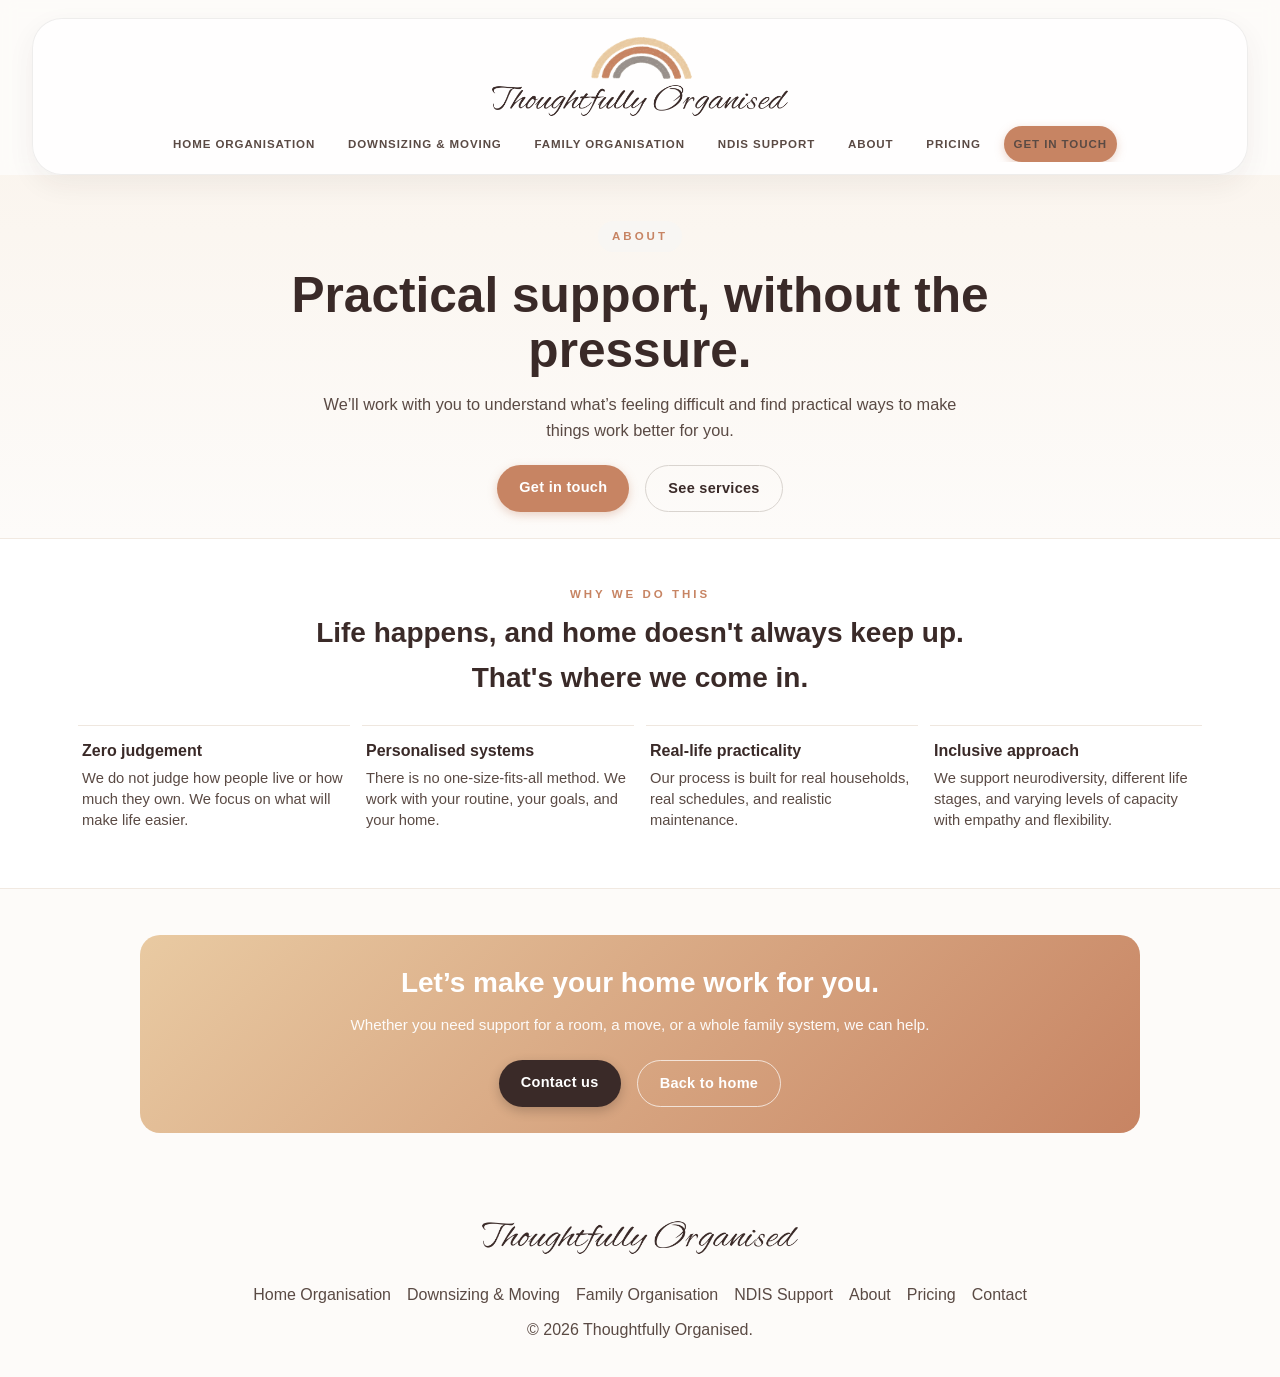
==== about.html @ bedb2283 "Initial Commit" ====
<!DOCTYPE html>
<html lang="en">
<head>
  <meta charset="UTF-8" />
  <meta name="viewport" content="width=device-width, initial-scale=1.0" />
  <title>About | Thoughtfully Organised</title>
  <link rel="preload" href="assets/fonts/alex-brush.woff2" as="font" type="font/woff2" crossorigin />
  <link rel="preload" href="assets/fonts/italianno.woff2" as="font" type="font/woff2" crossorigin />
  <link rel="stylesheet" href="assets/fonts.css" />
  <link rel="stylesheet" href="assets/site.css" />
</head>
<body>
  <header class="site-header">
    <div class="navrow">
      <a href="index.html" class="brand">
        <img class="brand-mark" src="assets/arcs_only.png" alt="" />
        <img class="brand-wordmark" src="assets/Thoughtfully_Organised_Wordmark.png" alt="Thoughtfully Organised" />
      </a>
      <nav class="main-nav" id="navLinks">
        <a href="home-organisation.html">Home Organisation</a>
        <a href="downsizing-moving.html">Downsizing &amp; Moving</a>
        <a href="family-organisation.html">Family Organisation</a>
        <a href="ndis-support.html">NDIS Support</a>
        <a href="about.html">About</a>
        <a href="pricing.html">Pricing</a>
        <a href="contact.html" class="btn btn-primary">Get in touch</a>
      </nav>
      <button class="navtoggle" id="navToggle" aria-label="Toggle menu" aria-expanded="false">&#9776;</button>
    </div>
  </header>

  <main class="section-heading-28">
    <section class="page-hero">
      <div class="wrap page-hero-inner">
        <span class="eyebrow">About</span>
        <h1>Practical support, without the pressure.</h1>
        <p class="lead">We’ll work with you to understand what’s feeling difficult and find practical ways to make things work better for you.</p>
        <div class="hero-actions">
          <a href="contact.html" class="btn btn-primary">Get in touch</a>
          <a href="home-organisation.html" class="btn btn-ghost">See services</a>
        </div>
      </div>
    </section>

    <section class="alt">
      <div class="wrap">
        <div class="section-head">
          <div class="kicker">Why we do this</div>
          <h2>Life happens, and home doesn't always keep up. That's where we come in.</h2>
        </div>

        <div class="feature-list home-area-list about-why-list">
          <div class="feature-item">
            <h3>Zero judgement</h3>
            <p>We do not judge how people live or how much they own. We focus on what will make life easier.</p>
          </div>
          <div class="feature-item">
            <h3>Personalised systems</h3>
            <p>There is no one-size-fits-all method. We work with your routine, your goals, and your home.</p>
          </div>
          <div class="feature-item">
            <h3>Real-life practicality</h3>
            <p>Our process is built for real households, real schedules, and realistic maintenance.</p>
          </div>
          <div class="feature-item">
            <h3>Inclusive approach</h3>
            <p>We support neurodiversity, different life stages, and varying levels of capacity with empathy and flexibility.</p>
          </div>
        </div>
      </div>
    </section>

    <section>
      <div class="wrap">
        <div class="cta-panel">
          <h2>Let’s make your home work for you.</h2>
          <p>Whether you need support for a room, a move, or a whole family system, we can help.</p>
          <div class="hero-actions">
            <a href="contact.html" class="btn btn-primary">Contact us</a>
            <a href="index.html" class="btn btn-ghost">Back to home</a>
          </div>
        </div>
      </div>
    </section>
  </main>

  <footer class="site-footer">
    <div class="wrap">
      <a href="index.html" class="brand"><img src="assets/Thoughtfully_Organised_Wordmark.png" alt="Thoughtfully Organised" /></a>
      <div class="footer-links">
        <a href="home-organisation.html">Home Organisation</a>
        <a href="downsizing-moving.html">Downsizing &amp; Moving</a>
        <a href="family-organisation.html">Family Organisation</a>
        <a href="ndis-support.html">NDIS Support</a>
        <a href="about.html">About</a>
        <a href="pricing.html">Pricing</a>
        <a href="contact.html">Contact</a>
      </div>
      <p>&copy; 2026 Thoughtfully Organised.</p>
    </div>
  </footer>

  <script>
    const navToggle = document.getElementById('navToggle');
    const navLinks = document.getElementById('navLinks');

    if (navToggle && navLinks) {
      const closeMenu = () => {
        navLinks.classList.remove('open');
        navToggle.setAttribute('aria-expanded', 'false');
        navToggle.textContent = '☰';
      };

      const openMenu = () => {
        navLinks.classList.add('open');
        navToggle.setAttribute('aria-expanded', 'true');
        navToggle.textContent = '✕';
      };

      navToggle.setAttribute('aria-expanded', 'false');
      navToggle.textContent = '☰';

      navToggle.addEventListener('click', (event) => {
        event.stopPropagation();
        if (navLinks.classList.contains('open')) {
          closeMenu();
        } else {
          openMenu();
        }
      });

      navLinks.querySelectorAll('a').forEach((link) => {
        link.addEventListener('click', () => closeMenu());
      });

      document.addEventListener('click', (event) => {
        if (!navLinks.contains(event.target) && !navToggle.contains(event.target) && navLinks.classList.contains('open')) {
          closeMenu();
        }
      });
    }
  </script>
</body>
</html>
---- assets/fonts.css ----
@font-face {
  font-family: 'Alex Brush';
  font-style: normal;
  font-weight: 400;
  font-display: swap;
  src: url('fonts/alex-brush.woff2') format('woff2');
}

@font-face {
  font-family: 'Italianno';
  font-style: normal;
  font-weight: 400;
  font-display: swap;
  src: url('fonts/italianno.woff2') format('woff2');
}
---- assets/site.css ----
:root {
  --gold: #E9CAA2;
  --terracotta: #C78463;
  --greige: #9A928D;
  --warm-grey: #D9D4CF;
  --cream: #F8F6F3;
  --ink: #3A2A28;
  --ink-soft: #5A4A44;
  --page: #FDFBF9;
  --radius: 18px;
  --shadow: 0 4px 18px rgba(58, 42, 40, 0.07);
  --maxw: 1180px;
}

* { box-sizing: border-box; }
html { scroll-behavior: smooth; }
body {
  margin: 0;
  font-family: 'Segoe UI Variable Display Semilight', 'Segoe UI', sans-serif;
  background: var(--page);
  color: var(--ink);
  line-height: 1.6;
}
img { max-width: 100%; display: block; }
a { color: inherit; }

.wrap {
  max-width: var(--maxw);
  margin: 0 auto;
  padding: 0 28px;
}

.site-header {
  position: sticky;
  top: 0;
  z-index: 50;
  padding: 18px 0 0;
  background: rgba(253, 251, 249, 0.76);
  backdrop-filter: blur(8px);
}

.navrow {
  max-width: calc(var(--maxw) + 36px);
  margin: 0 auto;
  padding: 18px 18px 12px;
  display: flex;
  flex-direction: column;
  align-items: center;
  justify-content: center;
  border: 1px solid rgba(58, 42, 40, 0.08);
  border-radius: 30px;
  background: rgba(255, 255, 255, 0.72);
  box-shadow: 0 10px 28px rgba(58, 42, 40, 0.06);
}

.brand {
  display: inline-flex;
  flex-direction: column;
  align-items: center;
  gap: 4px;
  text-decoration: none;
}
.brand img { height: 42px; width: auto; }
.site-header .brand .brand-mark { height: 42px; width: auto; }
.site-header .brand .brand-wordmark { width: clamp(220px, 32vw, 300px); height: auto; }
.site-footer .brand img { width: clamp(240px, 28vw, 320px); height: auto; }
.script { font-family: 'Alex Brush', cursive; }
.r { font-family: 'Italianno', cursive; font-size: 1.1em; margin-right: 0.08em; }

.main-nav {
  display: flex;
  align-items: center;
  justify-content: center;
  gap: clamp(8px, 1vw, 16px);
  flex-wrap: nowrap;
  width: 100%;
  overflow-x: auto;
  padding-top: 8px;
  scrollbar-width: none;
}
.main-nav::-webkit-scrollbar {
  display: none;
}
.main-nav a {
  text-decoration: none;
  color: var(--ink-soft);
  font-weight: 600;
  font-size: clamp(11px, 0.9vw, 14px);
  letter-spacing: 0.08em;
  text-transform: uppercase;
  padding: 9px 10px;
  border-radius: 999px;
  transition: all 0.2s ease;
  white-space: nowrap;
}
.main-nav a:hover {
  color: var(--terracotta);
  background: rgba(233, 202, 162, 0.16);
}
.navtoggle {
  display: none;
  background: none;
  border: none;
  font-size: 26px;
  color: var(--ink);
  cursor: pointer;
  line-height: 1;
  padding: 4px 8px;
  border-radius: 10px;
}
.navtoggle[aria-expanded="true"] {
  background: rgba(199, 132, 99, 0.08);
  color: var(--terracotta);
}

.btn {
  display: inline-block;
  padding: 11px 22px;
  border-radius: 30px;
  text-decoration: none;
  font-size: 14.5px;
  font-weight: 600;
  transition: transform .15s ease, box-shadow .15s ease;
  letter-spacing: 0.02em;
  border: none;
  outline: none;
}
.btn:hover { transform: translateY(-2px); }
.btn:focus,
.btn:focus-visible {
  outline: none;
  box-shadow: 0 0 0 3px rgba(199, 132, 99, 0.25);
}
.btn-primary {
  background: var(--terracotta);
  color: #fff;
  box-shadow: 0 3px 10px rgba(199, 132, 99, 0.35);
}
.btn-primary:focus,
.btn-primary:focus-visible {
  background: #fff;
  color: var(--terracotta);
  border: 1.5px solid var(--terracotta);
}
.btn-ghost {
  border: 1.5px solid var(--warm-grey);
  color: var(--ink);
  background: transparent;
}
.btn-ghost:hover { border-color: var(--terracotta); color: var(--terracotta); }

.page-hero {
  padding: 46px 0 26px;
  background: linear-gradient(180deg, rgba(233, 202, 162, 0.12), rgba(253, 251, 249, 0));
}
.page-hero-inner {
  max-width: 760px;
  margin: 0 auto;
  text-align: center;
}
.eyebrow {
  display: inline-block;
  padding: 6px 14px;
  border-radius: 20px;
  background: var(--cream);
  font-size: 11.5px;
  letter-spacing: 3px;
  font-weight: 700;
  text-transform: uppercase;
  color: var(--terracotta);
}
.page-hero h1 {
  font-size: clamp(2.2rem, 4vw, 3.1rem);
  margin: 16px 0 12px;
  line-height: 1.12;
  font-weight: 600;
}
.page-hero p.lead {
  font-size: 1.02rem;
  color: var(--ink-soft);
  margin: 0 auto;
  max-width: 640px;
}
.downsizing-page .page-hero p.lead {
  font-size: 1rem;
  max-width: 660px;
}
.hero-actions {
  display: flex;
  justify-content: center;
  gap: 16px;
  flex-wrap: wrap;
  margin-top: 22px;
}

section {
  padding: 46px 0;
}
section.alt { background: #fff; border-top: 1px solid #f1e9e1; border-bottom: 1px solid #f1e9e1; }

.section-head {
  max-width: 700px;
  margin: 0 auto 24px;
  text-align: center;
}
.section-head .kicker {
  font-size: 11.5px;
  letter-spacing: 3px;
  color: var(--terracotta);
  text-transform: uppercase;
  font-weight: 700;
  margin-bottom: 8px;
}
.section-head h2 {
  font-size: clamp(1.8rem, 3vw, 2.3rem);
  margin: 0 0 10px;
  font-weight: 600;
}
.section-heading-28 > section:nth-of-type(2) h2,
.section-heading-28 > section:nth-of-type(3) h2 {
  font-size: 28px;
}
.section-head p {
  margin: 0;
  color: var(--ink-soft);
  font-size: 1rem;
}

.grid-3 {
  display: grid;
  grid-template-columns: repeat(3, minmax(0, 1fr));
  gap: 24px;
}
.card {
  background: #fff;
  border: 1px solid #efe7df;
  border-radius: var(--radius);
  box-shadow: var(--shadow);
  padding: 28px 24px;
}
.card h3 {
  margin: 0 0 10px;
  font-size: 1.2rem;
}
.card p, .card li {
  color: var(--ink-soft);
  font-size: 0.97rem;
}
.card ul { margin: 0; padding-left: 18px; }

.badge {
  width: 46px;
  height: 46px;
  border-radius: 50%;
  display: inline-flex;
  align-items: center;
  justify-content: center;
  font-weight: 700;
  color: #fff;
  margin-bottom: 16px;
}
.badge.gold { background: var(--gold); color: var(--ink); }
.badge.terracotta { background: var(--terracotta); }
.badge.greige { background: var(--greige); }

.feature-list {
  display: grid;
  grid-template-columns: repeat(2, minmax(0, 1fr));
  gap: 16px;
}
.feature-item {
  background: var(--cream);
  border-radius: var(--radius);
  padding: 18px 18px;
}
.feature-item h3 {
  margin: 0 0 8px;
  font-size: 1.1rem;
}
.feature-item p, .feature-item li {
  color: var(--ink-soft);
  margin: 0;
}
.home-area-list {
  grid-template-columns: repeat(3, minmax(0, 1fr));
  gap: 12px;
}
.home-area-list .feature-item {
  background: transparent;
  border-top: 1px solid #efe7df;
  border-radius: 0;
  padding: 12px 4px 10px;
}
.home-area-list .feature-item h3 {
  margin-bottom: 4px;
  font-size: 1rem;
}
.home-area-list .feature-item p {
  font-size: 0.92rem;
  line-height: 1.45;
}
.ndis-support-list {
  grid-template-columns: repeat(4, minmax(0, 1fr));
}
.about-why-list {
  grid-template-columns: repeat(4, minmax(0, 1fr));
}
.home-process-section .section-head {
  margin-bottom: 18px;
}
.home-process-section + .home-areas-section {
  border-top: 0;
}
.home-process-section .timeline {
  max-width: 100%;
  display: grid;
  grid-template-columns: repeat(3, minmax(0, 1fr));
  gap: 14px;
}
.home-process-section .step {
  position: relative;
  display: block;
  margin-bottom: 0;
}
.home-process-section .step:not(:last-child)::after {
  content: '→';
  position: absolute;
  top: 50%;
  right: -22px;
  color: var(--terracotta);
  font-size: 1.35rem;
  font-weight: 700;
  transform: translateY(-50%);
}
.home-process-section .step-number {
  position: absolute;
  top: 50%;
  left: 18px;
  width: 40px;
  height: 40px;
  margin-bottom: 0;
  z-index: 1;
  transform: translateY(-50%);
  color: #fff;
}
.home-process-section .step:nth-child(1) .step-number {
  background: var(--gold);
}
.home-process-section .step:nth-child(2) .step-number {
  background: var(--greige);
}
.home-process-section .step:nth-child(3) .step-number {
  background: var(--terracotta);
  color: #fff;
}
.home-process-section .step-content {
  padding: 18px 22px 18px 72px;
}
.home-process-section .step-content h3 {
  margin: 0 0 4px;
  font-size: 0.95rem;
  line-height: 1.2;
  letter-spacing: 0.04em;
  text-transform: lowercase;
  font-variant-caps: small-caps;
  width: 100%;
  max-width: 280px;
  margin-left: auto;
  margin-right: auto;
}
.home-process-section .step:nth-child(1) .step-content h3 {
  color: var(--gold);
}
.home-process-section .step:nth-child(2) .step-content h3 {
  color: var(--greige);
}
.home-process-section .step:nth-child(3) .step-content h3 {
  color: var(--terracotta);
}
.home-process-section .step-content p {
  font-size: 0.92rem;
  line-height: 1.45;
}
.family-life-content {
  padding-bottom: 22px;
}
.family-section-divider {
  border-top: 1px solid #f1e9e1;
  margin-bottom: 23px;
}
.home-process-arc-section {
  padding: 38px 0;
}
.home-process-arc-section .section-head {
  margin-bottom: 22px;
}
.home-process-arc-section .timeline {
  max-width: 1180px;
  display: grid;
  grid-template-columns: repeat(3, minmax(0, 1fr));
  gap: 18px;
  margin: 0 auto;
}
.home-process-arc-section .step {
  display: block;
  width: 100%;
  margin: 0;
}
.home-process-arc-section .step-content {
  display: flex;
  flex-direction: column;
  height: 100%;
  width: 100%;
  padding: 14px;
  text-align: center;
}
.home-process-arc-section .arc-stage {
  width: 100%;
  margin: 0 auto 10px;
}
.home-process-arc-section .arc-stage img {
  width: 100%;
  height: auto;
}
.home-process-arc-section .step-content > h3 {
  margin: 0 0 4px;
  font-size: 0.95rem;
  line-height: 1.2;
  letter-spacing: 0.04em;
  text-transform: lowercase;
  font-variant-caps: small-caps;
}
.home-process-arc-section .step:nth-child(1) .step-content > h3 {
  color: var(--greige);
}
.home-process-arc-section .step:nth-child(2) .step-content > h3 {
  color: var(--terracotta);
}
.home-process-arc-section .step:nth-child(3) .step-content > h3 {
  color: var(--gold);
}
.home-process-arc-section .step-content > p {
  max-width: 360px;
  flex: 1;
  margin: 0 auto;
  color: var(--ink-soft);
  font-size: 0.92rem;
  line-height: 1.4;
}
.downsizing-process-section {
  padding: 0 0 38px;
  border-bottom: 1px solid #f1e9e1;
}
.downsizing-process-section + .wrap {
  padding-top: 38px;
}
.downsizing-process-section .section-head {
  margin-bottom: 22px;
}
.downsizing-process-section .timeline {
  max-width: 1180px;
  display: grid;
  grid-template-columns: repeat(3, minmax(0, 1fr));
  gap: 18px;
  margin: 0 auto;
}
.downsizing-process-section .step {
  position: relative;
  display: block;
  width: 100%;
  margin: 0;
}
.downsizing-process-section .step-content {
  display: flex;
  flex-direction: column;
  height: 100%;
  width: 100%;
  padding: 18px 22px;
  text-align: left;
}
.downsizing-process-section .step-number {
  position: absolute;
  top: 50%;
  left: 18px;
  width: 40px;
  height: 40px;
  margin-bottom: 0;
  z-index: 1;
  transform: translateY(-50%);
  color: #fff;
}
.downsizing-process-section .step:nth-child(3) .step-number {
  color: #fff;
}
.downsizing-process-section .step:nth-child(1) .step-number {
  background: var(--gold);
}
.downsizing-process-section .step:nth-child(2) .step-number {
  background: var(--greige);
}
.downsizing-process-section .step:nth-child(3) .step-number {
  background: var(--terracotta);
}
.downsizing-process-section .step:nth-child(1) .step-content,
.downsizing-process-section .step:nth-child(2) .step-content,
.downsizing-process-section .step:nth-child(3) .step-content {
  padding: 18px 22px;
}
.downsizing-process-section .arc-stage {
  position: relative;
  width: 100%;
  margin: 0 auto 10px;
}
.downsizing-process-section .arc-stage img {
  width: 100%;
  height: auto;
}
.downsizing-process-section .step-content > h3 {
  margin: 0 0 4px;
  font-size: 0.95rem;
  line-height: 1.2;
  letter-spacing: 0.04em;
  text-transform: lowercase;
  font-variant-caps: small-caps;
  width: 100%;
  max-width: 280px;
  margin-left: auto;
  margin-right: auto;
}
.downsizing-process-section .step:nth-child(1) .step-content > h3 {
  color: var(--gold);
}
.downsizing-process-section .step:nth-child(2) .step-content > h3 {
  color: var(--greige);
}
.downsizing-process-section .step:nth-child(3) .step-content > h3 {
  color: var(--terracotta);
}
.downsizing-process-section .step-content > p {
  width: 100%;
  max-width: 280px;
  flex: 1;
  margin: 0 auto;
  color: var(--ink-soft);
  font-size: 0.92rem;
  line-height: 1.4;
}
.downsizing-challenges-list {
  grid-template-columns: repeat(3, minmax(0, 1fr));
  gap: 12px;
}

.check-list {
  list-style: none;
  margin: 0;
  padding: 0;
}
.check-list li {
  position: relative;
  padding-left: 22px;
  margin-bottom: 8px;
}
.check-list li::before {
  content: '';
  position: absolute;
  top: 0.65em;
  left: 5px;
  width: 7px;
  height: 7px;
  border-radius: 50%;
  background: var(--terracotta);
}

.family-check-list {
  display: grid;
  grid-template-columns: repeat(2, minmax(0, 1fr));
  gap: 8px 26px;
  max-width: 980px;
  margin: 0 auto;
}

.family-check-list li {
  white-space: nowrap;
}
.family-changes-list {
  max-width: 840px;
}
.ndis-approach-list {
  max-width: 840px;
}
.ndis-approach-list li:last-child {
  min-width: 0;
  white-space: normal;
}
@media (max-width: 900px) {
  .ndis-approach-list li,
  .family-changes-list li {
    min-width: 0;
    white-space: normal;
  }
}
@media (max-width: 620px) {
  .ndis-approach-list,
  .family-changes-list {
    grid-template-columns: 1fr;
  }
}

.timeline {
  max-width: 820px;
  margin: 0 auto;
}
.step {
  display: grid;
  grid-template-columns: 60px 1fr;
  gap: 18px;
  align-items: center;
  margin-bottom: 24px;
}
.step-number {
  width: 52px;
  height: 52px;
  border-radius: 50%;
  display: flex;
  align-items: center;
  justify-content: center;
  color: #fff;
  font-weight: 700;
  background: var(--terracotta);
  align-self: center;
}
.step:nth-child(2n) .step-number { background: var(--greige); }
.step:nth-child(3n) .step-number { background: var(--gold); color: var(--ink); }
.step-content {
  background: #fff;
  border: 1px solid #efe7df;
  border-radius: 14px;
  box-shadow: var(--shadow);
  padding: 18px 22px;
}
.step-content h3 {
  margin: 0 0 6px;
  font-size: 1.1rem;
}
.step-content p, .step-content li {
  margin: 0;
  color: var(--ink-soft);
}

.pricing-table {
  max-width: 820px;
  margin: 0 auto;
  border: 1px solid #efe7df;
  border-radius: 20px;
  overflow: hidden;
  background: #fff;
  box-shadow: var(--shadow);
}
.price-row {
  display: flex;
  align-items: center;
  justify-content: space-between;
  gap: 20px;
  padding: 18px 24px;
  border-bottom: 1px solid #f3ece4;
}
.price-row:last-child { border-bottom: none; }
.ndis-support-row {
  display: block;
}
.ndis-support-row-header {
  display: flex;
  align-items: center;
  justify-content: space-between;
  gap: 20px;
}
.ndis-support-row-note {
  max-width: 620px;
  margin-top: 12px;
}
.ndis-support-row .pricing-funding-label {
  margin: 0;
  color: var(--terracotta);
  font-size: 11.5px;
  font-weight: 700;
  letter-spacing: 3px;
  text-transform: uppercase;
}
.ndis-support-row .price-description {
  margin-top: 4px;
}
.price-row-expandable {
  display: block;
}
.price-summary {
  display: flex;
  align-items: center;
  justify-content: space-between;
  gap: 20px;
  cursor: pointer;
  list-style: none;
}
.price-summary::-webkit-details-marker {
  display: none;
}
.price-summary::before {
  content: '+';
  order: 2;
  margin-left: auto;
  color: var(--terracotta);
  font-size: 1.25rem;
  line-height: 1;
}
.price-summary .price-label {
  order: 1;
}
.price-summary .pill {
  order: 3;
}
.price-row-expandable[open] .price-summary::before {
  content: '−';
}
.price-row-expandable .price-info {
  padding-top: 12px;
}
.price-label {
  font-weight: 600;
  font-size: 1rem;
}
.price-info {
  min-width: 0;
}
.price-description {
  max-width: 620px;
  margin: 5px 0 0;
  color: var(--ink-soft);
  font-size: 0.92rem;
  line-height: 1.45;
}
.price-details {
  max-width: 620px;
  margin: 8px 0 0;
  padding-left: 18px;
  color: var(--ink-soft);
  font-size: 0.92rem;
  line-height: 1.45;
}
.price-details li {
  margin-bottom: 3px;
}
.price-details li:last-child {
  margin-bottom: 0;
}
.price-row-expandable .price-details {
  margin-bottom: 12px;
}
.price-row-expandable .price-details + .price-description + .price-description {
  margin-top: 12px;
}
.pricing-note {
  max-width: 760px;
  margin: 20px auto 0;
  text-align: left;
  font-size: 14.5px;
  font-style: italic;
  color: #5a4a44;
}
.pill {
  display: inline-flex;
  align-items: center;
  justify-content: center;
  padding: 7px 16px;
  border-radius: 999px;
  font-size: 12px;
  font-weight: 700;
  white-space: nowrap;
}
.pill.gold { background: var(--gold); color: var(--ink); }
.pill.terracotta { background: var(--terracotta); color: #fff; }
.pill.greige { background: var(--greige); color: #fff; }

.quote-box {
  max-width: 760px;
  margin: 0 auto;
  background: var(--cream);
  border-left: 5px solid var(--terracotta);
  border-radius: 0 14px 14px 0;
  padding: 12px 18px;
  text-align: center;
}
.quote-box p {
  margin: 0;
  font-size: clamp(0.95rem, 1.4vw, 1.08rem);
  line-height: 1.4;
  font-style: italic;
  font-weight: 600;
}

.cta-panel {
  max-width: 1000px;
  margin: 0 auto;
  background: linear-gradient(135deg, var(--gold) 0%, var(--terracotta) 100%);
  border-radius: 20px;
  padding: 26px 22px;
  text-align: center;
  color: #fff;
}
.cta-panel h2 {
  margin: 0 0 8px;
  font-size: 28px;
}
.cta-panel p {
  margin: 0 0 16px;
  font-size: 0.95rem;
  opacity: 0.95;
}
.cta-panel .btn-primary { background: var(--ink); box-shadow: 0 4px 12px rgba(0,0,0,0.2); }
.cta-panel .btn-ghost { border-color: rgba(255,255,255,0.7); color: #fff; }

.contact-grid {
  display: grid;
  grid-template-columns: 1.1fr 1.3fr;
  gap: 24px;
  align-items: start;
}
.contact-card {
  background: linear-gradient(180deg, rgba(233, 202, 162, 0.22), rgba(255, 255, 255, 0.9));
  border: 1px solid rgba(199, 132, 99, 0.25);
  border-radius: var(--radius);
  box-shadow: var(--shadow);
  padding: 22px 20px 18px;
}
.contact-card h3 {
  margin: 0 0 16px;
}
.contact-card p, .contact-card a {
  color: var(--ink-soft);
  text-decoration: none;
}
.contact-detail {
  display: flex;
  align-items: center;
  gap: 10px;
  margin: 0 0 10px;
}
.detail-icon {
  display: inline-flex;
  align-items: center;
  justify-content: center;
  width: 36px;
  height: 36px;
  color: var(--terracotta);
  flex-shrink: 0;
  opacity: 0.98;
  transform: translateY(-1px);
}
.detail-icon img {
  width: 32px;
  height: 32px;
  display: block;
  object-fit: contain;
}
.form-row {
  display: grid;
  grid-template-columns: 1fr 1fr;
  gap: 12px;
}
.field {
  display: block;
  margin-bottom: 12px;
}
.field label {
  display: block;
  margin-bottom: 7px;
  font-weight: 600;
}
.field-hint {
  display: block;
  margin-top: 12px;
  color: var(--ink-soft);
  font-size: 0.85rem;
}
.full-width-note {
  grid-column: 1 / -1;
  margin-top: -2px;
}
.full-width-note .field-hint {
  margin-top: 0;
}
.field input,
.field select,
.field textarea {
  width: 100%;
  border: 1px solid #e4dbd3;
  border-radius: 12px;
  background: #fff;
  padding: 12px 14px;
  font: inherit;
  color: var(--ink);
}
.field select {
  appearance: none;
}
.field textarea {
  min-height: 140px;
  resize: vertical;
}
.checkbox-row {
  margin-top: 4px;
}
.checkbox-wrap {
  display: flex;
  align-items: center;
  gap: 10px;
  font-size: 0.96rem;
  color: var(--ink-soft);
}
.checkbox-wrap input {
  width: auto;
  margin: 0;
}

.site-footer {
  padding: 40px 0 28px;
  text-align: center;
}
.site-footer .brand { justify-content: center; }
.site-footer .footer-links {
  display: flex;
  justify-content: center;
  gap: 16px;
  flex-wrap: wrap;
  margin: 18px 0 10px;
}
.site-footer a { text-decoration: none; color: var(--ink-soft); }
.site-footer a:hover { color: var(--terracotta); }
.site-footer p { color: var(--ink-soft); margin: 6px 0; }

@media (max-width: 900px) {
  .grid-3,
  .feature-list,
  .contact-grid,
  .form-row {
    grid-template-columns: 1fr;
  }
  .home-area-list {
    grid-template-columns: repeat(2, minmax(0, 1fr));
  }
  .downsizing-challenges-list {
    grid-template-columns: repeat(2, minmax(0, 1fr));
  }
  .downsizing-process-section .timeline {
    grid-template-columns: 1fr;
    max-width: 760px;
  }
  .home-process-arc-section .timeline {
    grid-template-columns: 1fr;
    max-width: 760px;
  }
  .navrow {
    position: relative;
    padding-bottom: 18px;
  }
  .main-nav {
    position: fixed;
    top: 98px;
    left: 0;
    right: 0;
    background: #fff;
    flex-direction: column;
    padding: 20px 28px;
    border-bottom: 1px solid #efe7df;
    display: none;
    gap: 18px;
    box-shadow: 0 8px 20px rgba(0,0,0,0.06);
    z-index: 60;
    opacity: 0;
    transform: translateY(-8px);
    transition: opacity 0.18s ease, transform 0.18s ease;
  }
  .main-nav a {
    margin: 0;
  }
  .main-nav.open {
    display: flex;
    opacity: 1;
    transform: translateY(0);
  }
  .navtoggle {
    display: block;
    position: static;
    margin: 10px auto 0;
  }
  .page-hero { padding-top: 54px; }
}

@media (max-width: 620px) {
  .wrap, .navrow { padding-left: 18px; padding-right: 18px; }
  .hero-actions { flex-direction: column; }
  .btn { width: 100%; text-align: center; }
  .home-area-list {
    grid-template-columns: 1fr;
  }
  .downsizing-challenges-list {
    grid-template-columns: 1fr;
  }
  .home-process-section .timeline {
    grid-template-columns: 1fr;
  }
  .home-process-arc-section .timeline {
    grid-template-columns: 1fr;
  }
  .home-process-section .step:not(:last-child)::after {
    display: none;
  }
  .downsizing-process-section .timeline {
    grid-template-columns: 1fr;
  }
  .price-row {
    align-items: flex-start;
    flex-direction: column;
  }
}
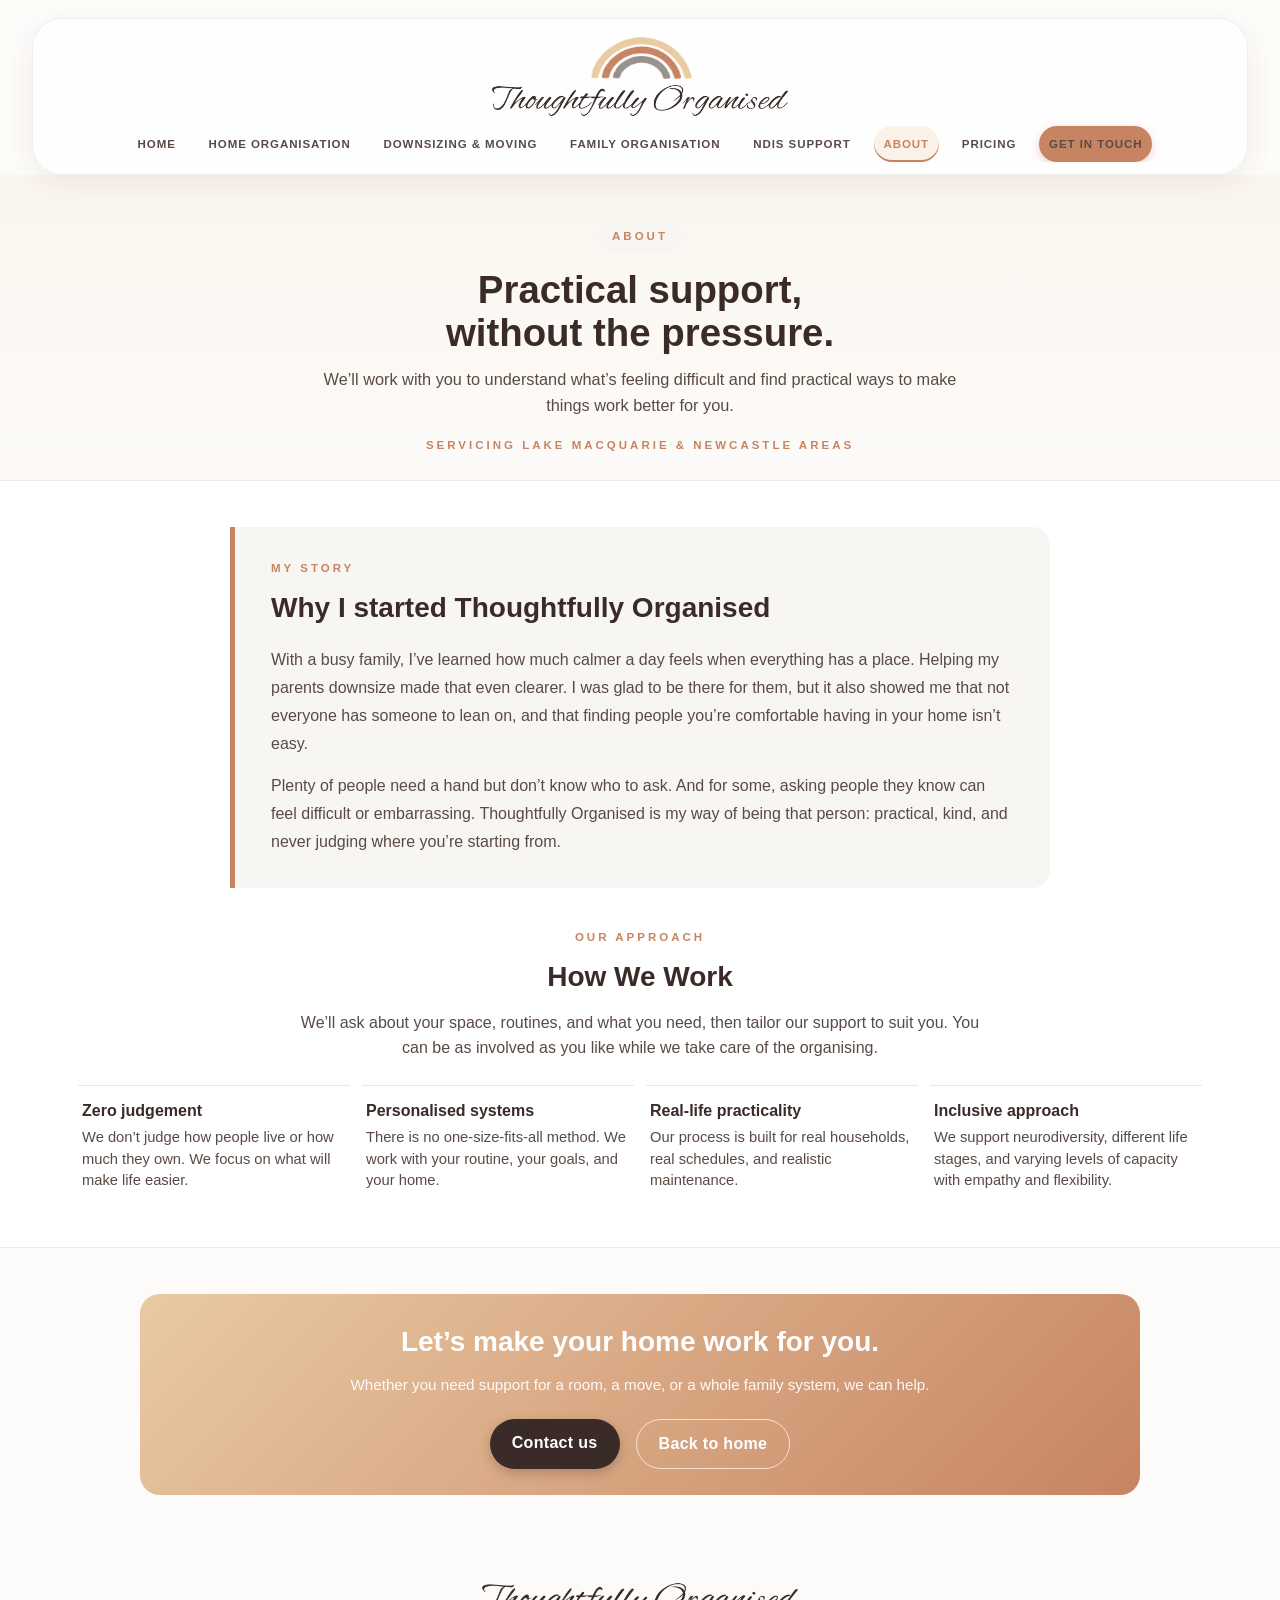
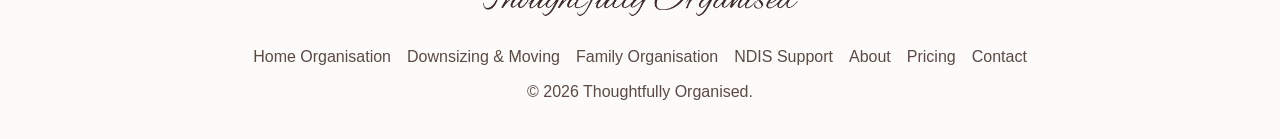
==== commit 18c92fbc: "Content Updates" ====
--- a/about.html
+++ b/about.html
@@ -17,11 +17,12 @@
         <img class="brand-wordmark" src="assets/Thoughtfully_Organised_Wordmark.png" alt="Thoughtfully Organised" />
       </a>
       <nav class="main-nav" id="navLinks">
+        <a href="index.html">Home</a>
         <a href="home-organisation.html">Home Organisation</a>
         <a href="downsizing-moving.html">Downsizing &amp; Moving</a>
         <a href="family-organisation.html">Family Organisation</a>
         <a href="ndis-support.html">NDIS Support</a>
-        <a href="about.html">About</a>
+        <a href="about.html" class="active" aria-current="page">About</a>
         <a href="pricing.html">Pricing</a>
         <a href="contact.html" class="btn btn-primary">Get in touch</a>
       </nav>
@@ -35,24 +36,31 @@
         <span class="eyebrow">About</span>
         <h1>Practical support, without the pressure.</h1>
         <p class="lead">We’ll work with you to understand what’s feeling difficult and find practical ways to make things work better for you.</p>
-        <div class="hero-actions">
-          <a href="contact.html" class="btn btn-primary">Get in touch</a>
-          <a href="home-organisation.html" class="btn btn-ghost">See services</a>
-        </div>
+        <div class="hero-location">Servicing Lake Macquarie &amp; Newcastle Areas</div>
       </div>
     </section>
 
     <section class="alt">
       <div class="wrap">
-        <div class="section-head">
-          <div class="kicker">Why we do this</div>
-          <h2>Life happens, and home doesn't always keep up. That's where we come in.</h2>
+        <div class="section-head about-why-head">
+          <div class="kicker">My story</div>
+          <h2>Why I started Thoughtfully Organised</h2>
+          <div class="about-why-blurb">
+            <p>With a busy family, I’ve learned how much calmer a day feels when everything has a place. Helping my parents downsize made that even clearer. I was glad to be there for them, but it also showed me that not everyone has someone to lean on, and that finding people you’re comfortable having in your home isn’t easy.</p>
+            <p>Plenty of people need a hand but don’t know who to ask. And for some, asking people they know can feel difficult or embarrassing. Thoughtfully Organised is my way of being that person: practical, kind, and never judging where you’re starting from.</p>
+          </div>
         </div>
 
-        <div class="feature-list home-area-list about-why-list">
+        <div class="section-head">
+          <div class="kicker">Our approach</div>
+          <h2>How We Work</h2>
+          <p>We’ll ask about your space, routines, and what you need, then tailor our support to suit you. You can be as involved as you like while we take care of the organising.</p>
+        </div>
+
+        <div class="feature-list home-area-list about-how-list">
           <div class="feature-item">
             <h3>Zero judgement</h3>
-            <p>We do not judge how people live or how much they own. We focus on what will make life easier.</p>
+            <p>We don’t judge how people live or how much they own. We focus on what will make life easier.</p>
           </div>
           <div class="feature-item">
             <h3>Personalised systems</h3>
--- a/assets/site.css
+++ b/assets/site.css
@@ -97,6 +97,20 @@
   color: var(--terracotta);
   background: rgba(233, 202, 162, 0.16);
 }
+.main-nav a.active {
+  color: var(--terracotta);
+  background: rgba(233, 202, 162, 0.16);
+}
+.main-nav a[aria-current="page"] {
+  color: var(--terracotta);
+  background: rgba(233, 202, 162, 0.24);
+  box-shadow: inset 0 -2px 0 var(--terracotta);
+}
+.main-nav a.btn-primary[aria-current="page"] {
+  color: #fff;
+  background: var(--ink);
+  box-shadow: 0 3px 10px rgba(58, 42, 40, 0.2);
+}
 .navtoggle {
   display: none;
   background: none;
@@ -118,7 +132,7 @@
   padding: 11px 22px;
   border-radius: 30px;
   text-decoration: none;
-  font-size: 14.5px;
+  font-size: 16px;
   font-weight: 600;
   transition: transform .15s ease, box-shadow .15s ease;
   letter-spacing: 0.02em;
@@ -169,8 +183,17 @@
   text-transform: uppercase;
   color: var(--terracotta);
 }
+.hero-location {
+  margin-top: 18px;
+  font-size: 11.5px;
+  letter-spacing: 3px;
+  font-weight: 700;
+  text-transform: uppercase;
+  color: var(--terracotta);
+}
 .page-hero h1 {
-  font-size: clamp(2.2rem, 4vw, 3.1rem);
+  font-size: clamp(2rem, 3.5vw, 2.4rem);
+  text-wrap: balance;
   margin: 16px 0 12px;
   line-height: 1.12;
   font-weight: 600;
@@ -219,6 +242,29 @@
 .section-heading-28 > section:nth-of-type(2) h2,
 .section-heading-28 > section:nth-of-type(3) h2 {
   font-size: 28px;
+}
+.section-heading-28 .section-head.about-why-head {
+  max-width: 820px;
+  margin: 0 auto 40px;
+  text-align: left;
+  background: var(--cream);
+  border-left: 5px solid var(--terracotta);
+  border-radius: 0 var(--radius) var(--radius) 0;
+  padding: 32px 36px;
+}
+.section-heading-28 .about-why-head h2 {
+  margin: 0 0 16px;
+}
+.section-heading-28 .about-why-blurb {
+  color: var(--ink);
+  font-size: 1.05rem;
+  line-height: 1.75;
+}
+.section-heading-28 .about-why-blurb p {
+  margin: 0;
+}
+.section-heading-28 .about-why-blurb p + p {
+  margin-top: 14px;
 }
 .section-head p {
   margin: 0;
@@ -285,6 +331,9 @@
   grid-template-columns: repeat(3, minmax(0, 1fr));
   gap: 12px;
 }
+.about-how-list {
+  grid-template-columns: repeat(4, minmax(0, 1fr));
+}
 .home-area-list .feature-item {
   background: transparent;
   border-top: 1px solid #efe7df;
@@ -302,13 +351,10 @@
 .ndis-support-list {
   grid-template-columns: repeat(4, minmax(0, 1fr));
 }
-.about-why-list {
-  grid-template-columns: repeat(4, minmax(0, 1fr));
-}
 .home-process-section .section-head {
   margin-bottom: 18px;
 }
-.home-process-section + .home-areas-section {
+.home-areas-section + .home-process-section {
   border-top: 0;
 }
 .home-process-section .timeline {
@@ -321,16 +367,6 @@
   position: relative;
   display: block;
   margin-bottom: 0;
-}
-.home-process-section .step:not(:last-child)::after {
-  content: '→';
-  position: absolute;
-  top: 50%;
-  right: -22px;
-  color: var(--terracotta);
-  font-size: 1.35rem;
-  font-weight: 700;
-  transform: translateY(-50%);
 }
 .home-process-section .step-number {
   position: absolute;
@@ -368,13 +404,7 @@
   margin-left: auto;
   margin-right: auto;
 }
-.home-process-section .step:nth-child(1) .step-content h3 {
-  color: var(--gold);
-}
-.home-process-section .step:nth-child(2) .step-content h3 {
-  color: var(--greige);
-}
-.home-process-section .step:nth-child(3) .step-content h3 {
+.home-process-section .step-content h3 {
   color: var(--terracotta);
 }
 .home-process-section .step-content p {
@@ -527,13 +557,7 @@
   margin-left: auto;
   margin-right: auto;
 }
-.downsizing-process-section .step:nth-child(1) .step-content > h3 {
-  color: var(--gold);
-}
-.downsizing-process-section .step:nth-child(2) .step-content > h3 {
-  color: var(--greige);
-}
-.downsizing-process-section .step:nth-child(3) .step-content > h3 {
+.downsizing-process-section .step-content > h3 {
   color: var(--terracotta);
 }
 .downsizing-process-section .step-content > p {
@@ -678,7 +702,7 @@
   max-width: 620px;
   margin-top: 12px;
 }
-.ndis-support-row .pricing-funding-label {
+.ndis-support-row .price-info .pricing-funding-label {
   margin: 0;
   color: var(--terracotta);
   font-size: 11.5px;
@@ -918,6 +942,52 @@
 .checkbox-wrap input {
   width: auto;
   margin: 0;
+}
+.field-error {
+  display: none;
+  margin-top: 6px;
+  color: #b3402a;
+  font-size: 0.85rem;
+}
+.field.has-error .field-error,
+.form-error.show { display: block; }
+.field.has-error input,
+.field.has-error select,
+.field.has-error textarea { border-color: #b3402a; }
+.form-error {
+  display: none;
+  margin: 0 0 14px;
+  padding: 10px 14px;
+  border-radius: 12px;
+  background: #fbeeea;
+  color: #b3402a;
+  font-size: 0.92rem;
+}
+.form-success {
+  display: none;
+  margin: 0 0 14px;
+  padding: 10px 14px;
+  border-radius: 12px;
+  background: #edf5ed;
+  color: #356b3d;
+  font-size: 0.92rem;
+}
+.form-success:not(:empty) { display: block; }
+.area-dialog {
+  max-width: 440px;
+  border: none;
+  border-radius: 18px;
+  padding: 28px;
+  color: var(--ink);
+  box-shadow: var(--shadow);
+}
+.area-dialog::backdrop { background: rgba(60, 45, 35, 0.45); }
+.area-dialog h3 { margin-top: 0; }
+.area-dialog-actions {
+  display: flex;
+  gap: 12px;
+  margin-top: 20px;
+  flex-wrap: wrap;
 }
 
 .site-footer {
@@ -996,6 +1066,7 @@
 
 @media (max-width: 620px) {
   .wrap, .navrow { padding-left: 18px; padding-right: 18px; }
+  .section-heading-28 .section-head.about-why-head { padding: 24px 20px; }
   .hero-actions { flex-direction: column; }
   .btn { width: 100%; text-align: center; }
   .home-area-list {
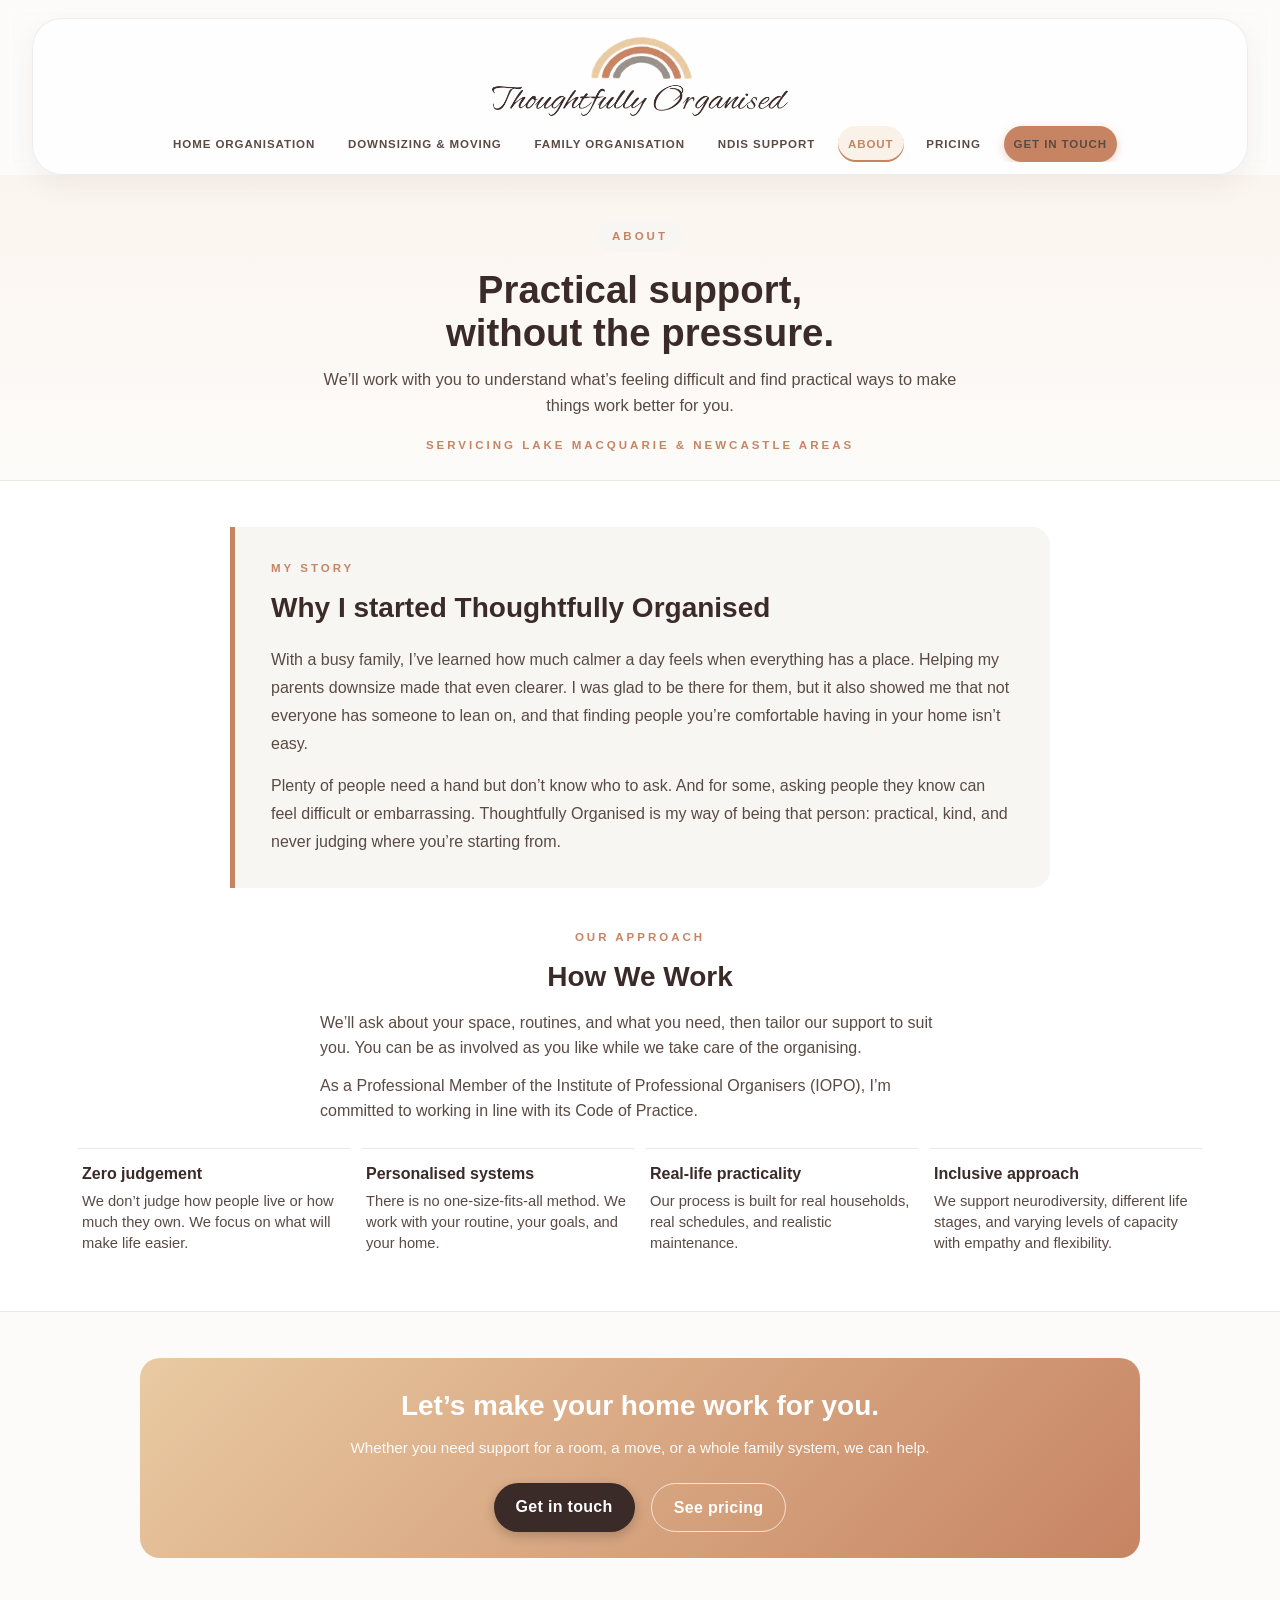
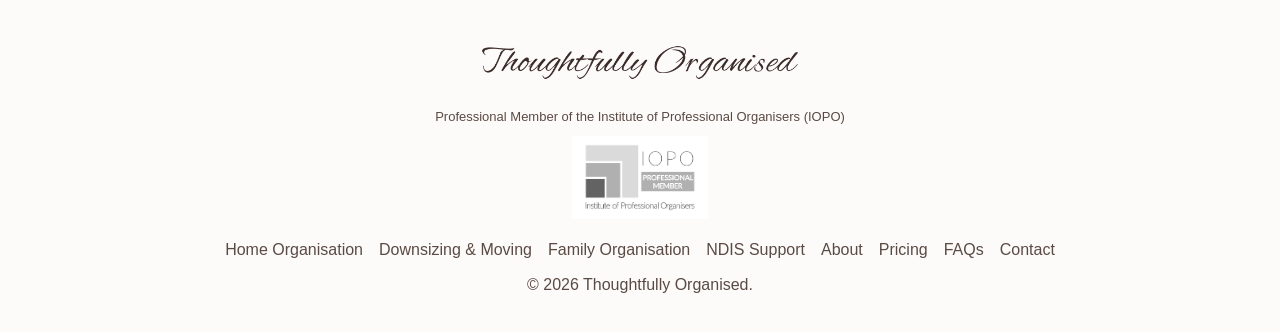
==== commit b7e0c5ac: "Website updates" ====
--- a/about.html
+++ b/about.html
@@ -6,6 +6,9 @@
   <title>About | Thoughtfully Organised</title>
   <link rel="preload" href="assets/fonts/alex-brush.woff2" as="font" type="font/woff2" crossorigin />
   <link rel="preload" href="assets/fonts/italianno.woff2" as="font" type="font/woff2" crossorigin />
+<link rel="icon" type="image/png" sizes="32x32" href="assets/favicon-32.png">
+<link rel="icon" type="image/png" sizes="192x192" href="assets/favicon-192.png">
+<link rel="apple-touch-icon" href="assets/apple-touch-icon.png">
   <link rel="stylesheet" href="assets/fonts.css" />
   <link rel="stylesheet" href="assets/site.css" />
 </head>
@@ -17,7 +20,6 @@
         <img class="brand-wordmark" src="assets/Thoughtfully_Organised_Wordmark.png" alt="Thoughtfully Organised" />
       </a>
       <nav class="main-nav" id="navLinks">
-        <a href="index.html">Home</a>
         <a href="home-organisation.html">Home Organisation</a>
         <a href="downsizing-moving.html">Downsizing &amp; Moving</a>
         <a href="family-organisation.html">Family Organisation</a>
@@ -51,10 +53,11 @@
           </div>
         </div>
 
-        <div class="section-head">
+        <div class="section-head about-how-head">
           <div class="kicker">Our approach</div>
           <h2>How We Work</h2>
           <p>We’ll ask about your space, routines, and what you need, then tailor our support to suit you. You can be as involved as you like while we take care of the organising.</p>
+          <p>As a Professional Member of the Institute of Professional Organisers (IOPO), I’m committed to working in line with its Code of Practice.</p>
         </div>
 
         <div class="feature-list home-area-list about-how-list">
@@ -84,8 +87,8 @@
           <h2>Let’s make your home work for you.</h2>
           <p>Whether you need support for a room, a move, or a whole family system, we can help.</p>
           <div class="hero-actions">
-            <a href="contact.html" class="btn btn-primary">Contact us</a>
-            <a href="index.html" class="btn btn-ghost">Back to home</a>
+            <a href="contact.html" class="btn btn-primary">Get in touch</a>
+            <a href="pricing.html" class="btn btn-ghost">See pricing</a>
           </div>
         </div>
       </div>
@@ -95,6 +98,12 @@
   <footer class="site-footer">
     <div class="wrap">
       <a href="index.html" class="brand"><img src="assets/Thoughtfully_Organised_Wordmark.png" alt="Thoughtfully Organised" /></a>
+      <div class="iopo-membership">
+        <p>Professional Member of the Institute of Professional Organisers (IOPO)</p>
+        <a href="https://www.iopo.com.au/Web/Web/Find-An-Organiser/Find-An-Organiser.aspx?hkey=3c1b9fab-8a6a-4941-8056-9ec045242941#AD" target="_blank" rel="noopener noreferrer">
+          <img src="assets/IOPO Professional Member Badge GREY V250505.png" alt="IOPO Professional Member Badge — find an organiser in the IOPO directory" />
+        </a>
+      </div>
       <div class="footer-links">
         <a href="home-organisation.html">Home Organisation</a>
         <a href="downsizing-moving.html">Downsizing &amp; Moving</a>
@@ -102,6 +111,7 @@
         <a href="ndis-support.html">NDIS Support</a>
         <a href="about.html">About</a>
         <a href="pricing.html">Pricing</a>
+        <a href="faq.html">FAQs</a>
         <a href="contact.html">Contact</a>
       </div>
       <p>&copy; 2026 Thoughtfully Organised.</p>
--- a/assets/site.css
+++ b/assets/site.css
@@ -271,6 +271,15 @@
   color: var(--ink-soft);
   font-size: 1rem;
 }
+.section-head.about-how-head p {
+  max-width: 640px;
+  margin-right: auto;
+  margin-left: auto;
+  text-align: left;
+}
+.section-head.about-how-head p + p {
+  margin-top: 12px;
+}
 
 .grid-3 {
   display: grid;
@@ -777,6 +786,9 @@
 }
 .price-row-expandable .price-details {
   margin-bottom: 12px;
+}
+.price-description + .price-description {
+  margin-top: 14px;
 }
 .price-row-expandable .price-details + .price-description + .price-description {
   margin-top: 12px;
@@ -995,6 +1007,20 @@
   text-align: center;
 }
 .site-footer .brand { justify-content: center; }
+.site-footer .iopo-membership {
+  margin: 18px auto 0;
+  text-align: center;
+}
+.site-footer .iopo-membership img {
+  width: min(136px, 35vw);
+  height: auto;
+  margin: 0 auto;
+}
+.site-footer .iopo-membership p {
+  margin: 0 auto 8px;
+  font-size: 13px;
+  white-space: nowrap;
+}
 .site-footer .footer-links {
   display: flex;
   justify-content: center;
@@ -1007,6 +1033,9 @@
 .site-footer p { color: var(--ink-soft); margin: 6px 0; }
 
 @media (max-width: 900px) {
+  .site-footer .iopo-membership p {
+    white-space: normal;
+  }
   .grid-3,
   .feature-list,
   .contact-grid,
